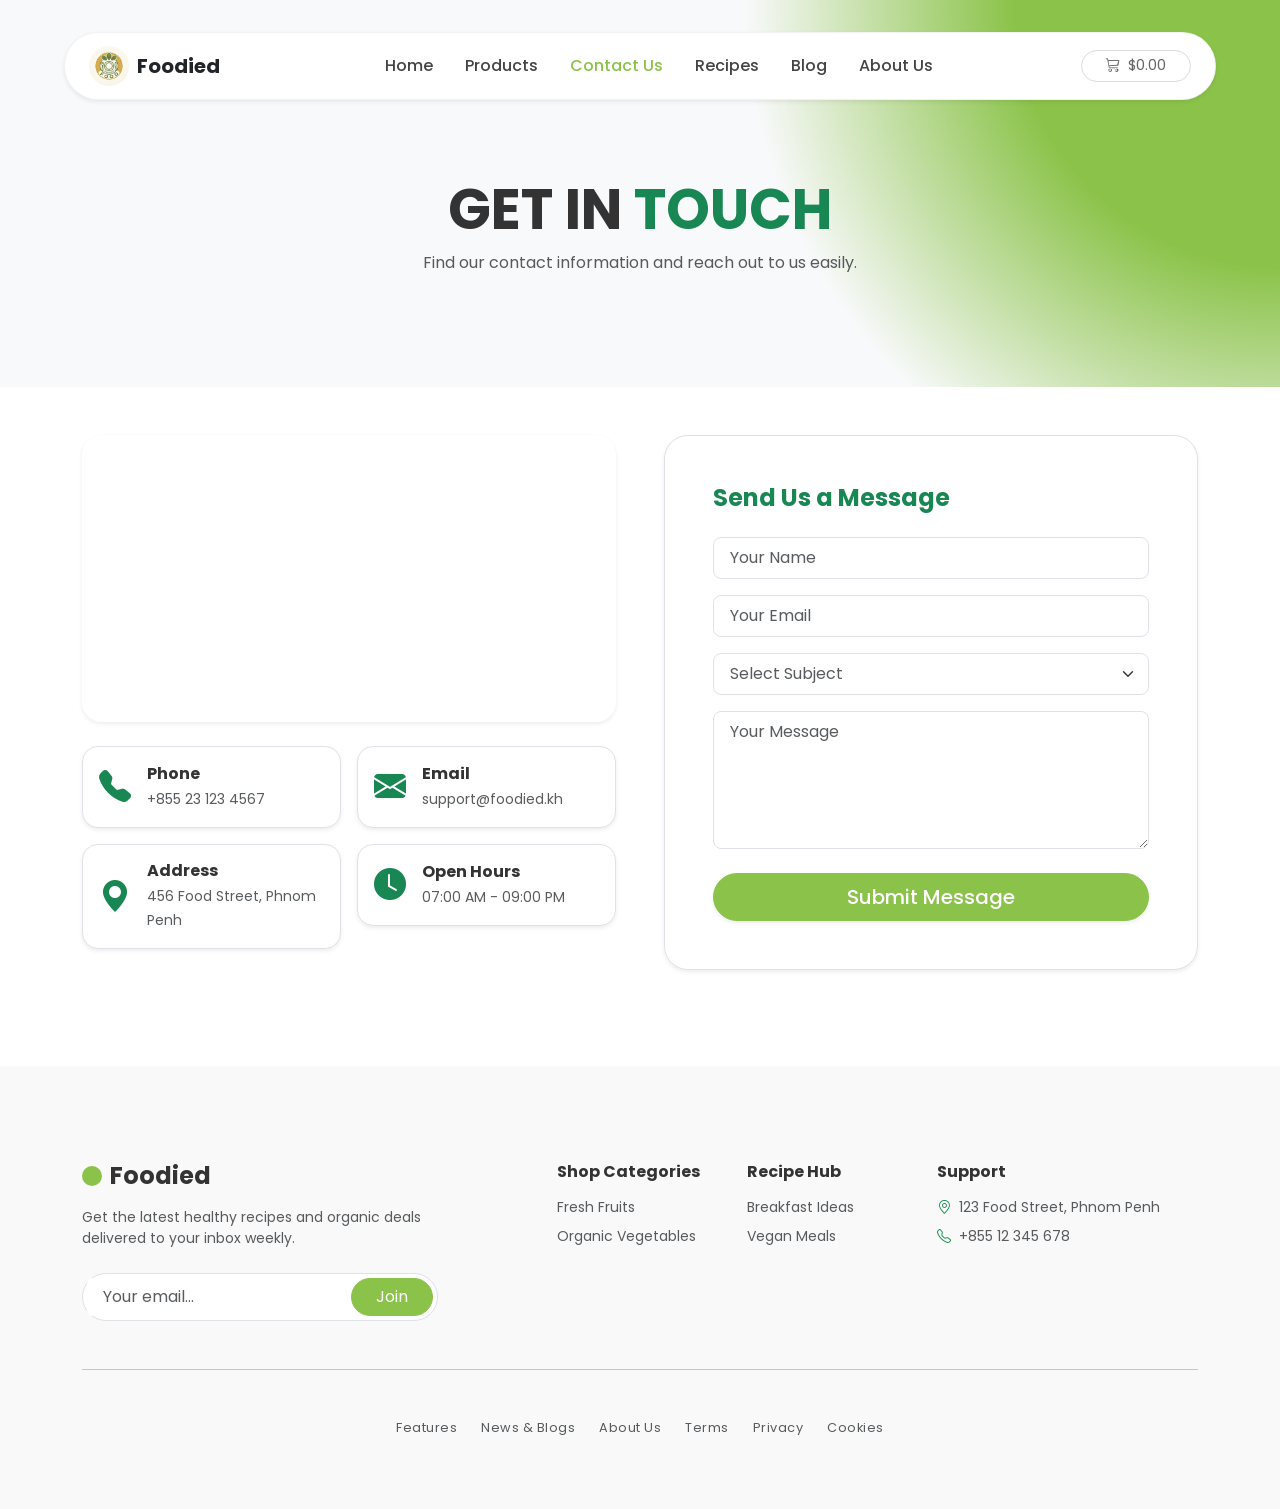
==== contact.html @ d5b2a20b "Add files via upload" ====
<!DOCTYPE html>
<html lang="en">
<head>
    <meta charset="UTF-8">
    <meta name="viewport" content="width=device-width, initial-scale=1.0">
    <title>Foodie - Contact Us</title>
    <link href="https://cdn.jsdelivr.net/npm/bootstrap@5.3.0/dist/css/bootstrap.min.css" rel="stylesheet">
    <link rel="stylesheet" href="https://cdn.jsdelivr.net/npm/bootstrap-icons@1.11.1/font/bootstrap-icons.css">
    <link href="https://fonts.googleapis.com/css2?family=Poppins:wght@300;400;500;600;700&display=swap" rel="stylesheet">
    <!-- 💡 ភ្ជាប់បណ្ណាល័យ Animate.css -->
    <link rel="stylesheet" href="https://cdnjs.cloudflare.com/ajax/libs/animate.css/4.1.1/animate.min.css"/>
    <link rel="stylesheet" href="style.css">
    
    <!-- 🎨 បន្ថែម Style ជំនួយសម្រាប់កាតព័ត៌មានឱ្យកាន់តែស្អាតពេលមានចលនា -->
    <style>
        .info-card {
            transition: all 0.3s ease;
            border-radius: 16px;
            background: #ffffff;
        }
        .info-card:hover {
            transform: translateY(-5px);
            box-shadow: 0 10px 20px rgba(25, 135, 84, 0.1) !important;
        }
        .contact-box {
            border-radius: 24px;
            background: #ffffff;
            border: 1px solid rgba(0,0,0,0.03);
        }
        .map-container {
            border-radius: 20px;
            overflow: hidden;
            box-shadow: 0 10px 25px rgba(0,0,0,0.05);
        }
    </style>
</head>
<body>
    <nav class="navbar navbar-expand-lg navbar-floating mt-4">
        <div class="container bg-white shadow-sm rounded-pill py-2 px-4">
            <a class="navbar-brand d-flex align-items-center" href="#">
                <div class="logo-placeholder me-2">
                    <img src="image/foodlogo1.jfif" alt="Logo" class="rounded-circle" width="40px" height="40px">
                </div>
                <span class="fw-bold text-dark">Foodied</span>
            </a>

            <button class="navbar-toggler border-0 shadow-none" type="button" data-bs-toggle="collapse" data-bs-target="#navbarNav" aria-controls="navbarNav" aria-expanded="false" aria-label="Toggle navigation">
                <span class="navbar-toggler-icon"></span>
            </button>

            <div class="collapse navbar-collapse justify-content-center" id="navbarNav">
                <ul class="navbar-nav gap-2 gap-lg-3 my-2 my-lg-0">
                    <li class="nav-item"><a class="nav-link fw-medium" href="index.html">Home</a></li>
                    <li class="nav-item"><a class="nav-link fw-medium" href="ourproduct.html">Products</a></li>
                    <li class="nav-item"><a class="nav-link fw-medium" href="contact.html">Contact Us</a></li>
                    <li class="nav-item"><a class="nav-link fw-medium" href="recipe.html">Recipes</a></li>
                    <li class="nav-item"><a class="nav-link fw-medium" href="blog.html">Blog</a></li>
                    <li class="nav-item"><a class="nav-link fw-medium" href="about.html">About Us</a></li>
                </ul>
                <div class="d-lg-none mt-2">
                    <button class="btn btn-outline-secondary rounded-pill w-100" type="button" data-bs-toggle="offcanvas" data-bs-target="#cartSidebar">
                        <i class="bi bi-cart3 me-2"></i>Cart (<span class="cart-count">0</span>) - $<span class="cart-total-nav">0.00</span>
                    </button>
                </div>
            </div>

            <div class="d-none d-lg-flex align-items-center gap-2">
                <button class="btn btn-outline-secondary rounded-pill px-4 py-1" type="button" id="currencyBtn" data-bs-toggle="offcanvas" data-bs-target="#cartSidebar">
                    <i class="bi bi-cart3 me-2"></i>$<span class="cart-total-main">0.00</span>
                </button>
            </div>
        </div>
    </nav>

    <!-- ⚡ Contact Banner Section - បន្ថែមចលនាអណ្ដែតចុះមកក្រោមថ្នមៗ -->
    <section class="hero-section bg-light text-center overflow-hidden py-10 animate__animated animate__fadeInDown">
        <div class="container py-3">
            <h1 class="display-4 fw-bold text-uppercase mb-2">Get In <span class="text-success">Touch</span></h1>
            <p class="text-muted animate__animated animate__fadeInUp animate__delay-1s">Find our contact information and reach out to us easily.</p>
        </div>
    </section>

    <!-- Main Contact Content Section -->
    <section class="container py-5">
        <div class="row g-5">
            
            <!-- ផ្នែកខាងឆ្វេង៖ Live Map និងព័ត៌មានទំនាក់ទំនង (រត់ចេញពីឆ្វេងមកស្តាំ) -->
            <div class="col-lg-6 d-flex flex-column justify-content-between animate__animated animate__fadeInLeft">
                <div>
                    <!-- Google Map Embed (Phnom Penh) -->
                    <div class="map-container mb-4 shadow-sm">
                        <iframe src="https://www.google.com/maps/embed?pb=!1m18!1m12!1m10!1m3!1d62553.07548545811!2d104.89178224376485!3d11.582845348882042!2m3!1f0!2f0!3f0!3m2!1i1024!2i768!4f13.1!3m3!1m2!1s0x3109513dc76a6be3%3A0x9c0e0e66a5bd6b33!2sPhnom%20Penh!5e0!3m2!1sen!2skh!4v1716380000000!5m2!1sen!2skh" 
                            width="100%" height="280" style="border:0;" allowfullscreen="" loading="lazy" referrerpolicy="no-referrer-when-downgrade">
                        </iframe>
                    </div>

                    <!-- ប្រព័ន្ធកាតព័ត៌មាន (Info Cards Grid) - រត់អណ្ដែតឡើងដេញជួរគ្នាម្ដងមួយៗ -->
                    <div class="row g-3">
                        <!-- កាត Phone -->
                        <div class="col-sm-6 animate__animated animate__fadeInUp animate__delay-1s">
                            <div class="info-card p-3 shadow-sm d-flex align-items-center gap-3 border">
                                <div class="fs-2 text-success"><i class="bi bi-telephone-fill"></i></div>
                                <div>
                                    <h6 class="fw-bold mb-1">Phone</h6>
                                    <span class="small text-muted">+855 23 123 4567</span>
                                </div>
                            </div>
                        </div>
                        <!-- កាត Email -->
                        <div class="col-sm-6 animate__animated animate__fadeInUp animate__delay-1s" style="animation-delay: 1.2s;">
                            <div class="info-card p-3 shadow-sm d-flex align-items-center gap-3 border">
                                <div class="fs-2 text-success"><i class="bi bi-envelope-fill"></i></div>
                                <div>
                                    <h6 class="fw-bold mb-1">Email</h6>
                                    <span class="small text-muted">support@foodied.kh</span>
                                </div>
                            </div>
                        </div>
                        <!-- កាត Address -->
                        <div class="col-sm-6 animate__animated animate__fadeInUp animate__delay-1s" style="animation-delay: 1.4s;">
                            <div class="info-card p-3 shadow-sm d-flex align-items-center gap-3 border">
                                <div class="fs-2 text-success"><i class="bi bi-geo-alt-fill"></i></div>
                                <div>
                                    <h6 class="fw-bold mb-1">Address</h6>
                                    <span class="small text-muted">456 Food Street, Phnom Penh</span>
                                </div>
                            </div>
                        </div>
                        <!-- កាត Open Hours -->
                        <div class="col-sm-6 animate__animated animate__fadeInUp animate__delay-1s" style="animation-delay: 1.6s;">
                            <div class="info-card p-3 shadow-sm d-flex align-items-center gap-3 border">
                                <div class="fs-2 text-success"><i class="bi bi-clock-fill"></i></div>
                                <div>
                                    <h6 class="fw-bold mb-1">Open Hours</h6>
                                    <span class="small text-muted">07:00 AM - 09:00 PM</span>
                                </div>
                            </div>
                        </div>
                    </div>
                </div>
            </div>

            <!-- ផ្នែកខាងស្តាំ៖ ប្រអប់ផ្ញើសារ (Contact Form) - រត់ចេញពីស្ដាំមកឆ្វេងយ៉ាងប្រណីត -->
            <div class="col-lg-6 animate__animated animate__fadeInRight">
                <div class="contact-box p-4 p-md-5 shadow-sm border">
                    <h4 class="fw-bold mb-4 text-center text-md-start text-success">Send Us a Message</h4>
                    <form action="#" method="POST">
                        <div class="mb-3 animate__animated animate__fadeInUp" style="animation-delay: 0.8s;">
                            <input type="text" class="form-control form-control-lg fs-6 rounded-3" placeholder="Your Name" required>
                        </div>
                        <div class="mb-3 animate__animated animate__fadeInUp" style="animation-delay: 1s;">
                            <input type="email" class="form-control form-control-lg fs-6 rounded-3" placeholder="Your Email" required>
                        </div>
                        <div class="mb-3 animate__animated animate__fadeInUp" style="animation-delay: 1.2s;">
                            <select class="form-select form-select-lg fs-6 text-muted rounded-3" required>
                                <option value="" selected disabled>Select Subject</option>
                                <option value="feedback">General Feedback</option>
                                <option value="order">Order Inquiry</option>
                                <option value="support">Technical Support</option>
                            </select>
                        </div>
                        <div class="mb-4 animate__animated animate__fadeInUp" style="animation-delay: 1.4s;">
                            <textarea class="form-control form-control-lg fs-6 rounded-3" rows="5" placeholder="Your Message" required></textarea>
                        </div>
                        <button type="submit" class="btn btn-success btn-lg rounded-pill w-100 py-2 fw-medium shadow-sm animate__animated animate__zoomIn" style="animation-delay: 1.6s;">Submit Message</button>
                    </form>
                </div>
            </div>

        </div>
    </section>

    <!-- 🛍️ Shopping Cart Offcanvas Sidebar -->
    <div class="offcanvas offcanvas-end rounded-start-4" tabindex="-1" id="cartSidebar" aria-labelledby="cartSidebarLabel">
        <div class="offcanvas-header border-bottom">
            <h5 class="offcanvas-title fw-bold" id="cartSidebarLabel"><i class="bi bi-basket3-fill text-success me-2"></i>My Cart</h5>
            <button type="button" class="btn-close shadow-none" data-bs-dismiss="offcanvas" aria-label="Close"></button>
        </div>
        <div class="offcanvas-body d-flex flex-column justify-content-between">
            <div id="cartItemsList" class="overflow-y-auto pe-2">
                <p class="text-muted text-center py-5 empty-cart-msg">Your cart is empty!</p>
            </div>
            
            <!-- 🎯 ផ្នែកជ្រើសរើសលេខតុ (Table Number Option) -->
            <div class="customer-info-form border-top pt-3 mt-2 text-start">
                <div class="mb-3 position-relative">
                    <label for="customerTable" class="form-label small fw-bold text-dark d-flex align-items-center gap-1 mb-1">
                        <span>🎯</span> សូមជ្រើសរើសលេខតុរបស់អ្នក <span class="text-danger small">*</span>
                    </label>
                    <div class="input-group input-group-sm">
                        <span class="input-group-text bg-white border-end-0 text-muted rounded-start-3"><i class="bi bi-grid-3x3-gap-fill text-success"></i></span>
                        <select id="customerTable" class="form-select border-start-0 rounded-end-3 ps-1 shadow-none" style="cursor: pointer;">
                            <option value="" selected disabled>-- ចុចទីនេះដើម្បីរើសលេខតុ --</option>
                            <option value="Table 1">🪑 Table 01</option>
                            <option value="Table 2">🪑 Table 02</option>
                            <option value="Table 3">🪑 Table 03</option>
                            <option value="Table 4">🪑 Table 04</option>
                            <option value="Table 5">🪑 Table 05</option>
                            <option value="Table 6">🪑 Table 06</option>
                            <option value="Table 7">🪑 Table 07</option>
                            <option value="Table 8">🪑 Table 08</option>
                            <option value="Table 9">🪑 Table 09</option>
                            <option value="Table 10">🪑 Table 10</option>
                        </select>
                    </div>
                </div>
            </div>

            <div class="border-top pt-3 mt-3">
                <div class="d-flex justify-content-between align-items-center mb-3">
                    <span class="fw-semibold fs-5 text-dark">Total:</span>
                    <span class="fw-bold fs-4 text-success">$<span id="cartTotalValue">0.00</span></span>
                </div>
                <button id="checkoutBtn" class="btn btn-success btn-lg rounded-pill w-100 py-2 fw-medium shadow-sm mb-2">Proceed To Checkout</button>
                <button class="btn btn-outline-danger btn-sm rounded-pill w-100 py-1" id="clearCartBtn">Clear All</button>
            </div>
        </div>
    </div>

    <!-- Footer Section -->
    <footer class="recipe-footer pt-5 mt-5">
        <div class="container py-5">
            <div class="row g-4">
                <div class="col-lg-4">
                    <div class="d-flex align-items-center mb-3">
                        <div class="footer-logo-dot me-2"></div>
                        <h4 class="fw-bold mb-0">Foodied</h4>
                    </div>
                    <p class="text-muted small mb-4">Get the latest healthy recipes and organic deals delivered to your inbox weekly.</p>
                    <div class="newsletter-pill d-flex p-1 border rounded-pill bg-white">
                        <input type="email" class="form-control border-0 shadow-none ps-3" placeholder="Your email...">
                        <button class="btn btn-success rounded-pill px-4">Join</button>
                    </div>
                </div>
                <div class="col-6 col-lg-2 offset-lg-1">
                    <h6 class="fw-bold mb-3">Shop Categories</h6>
                    <ul class="list-unstyled small text-muted">
                        <li class="mb-2"><a href="#" class="text-decoration-none text-reset">Fresh Fruits</a></li>
                        <li class="mb-2"><a href="#" class="text-decoration-none text-reset">Organic Vegetables</a></li>
                    </ul>
                </div>
                <div class="col-6 col-lg-2">
                    <h6 class="fw-bold mb-3">Recipe Hub</h6>
                    <ul class="list-unstyled small text-muted">
                        <li class="mb-2"><a href="#" class="text-decoration-none text-reset">Breakfast Ideas</a></li>
                        <li class="mb-2"><a href="#" class="text-decoration-none text-reset">Vegan Meals</a></li>
                    </ul>
                </div>
                <div class="col-lg-3">
                    <h6 class="fw-bold mb-3">Support</h6>
                    <div class="d-flex align-items-center gap-2 mb-2 text-muted small">
                        <i class="bi bi-geo-alt text-success"></i>
                        <span>123 Food Street, Phnom Penh</span>
                    </div>
                    <div class="d-flex align-items-center gap-2 text-muted small">
                        <i class="bi bi-telephone text-success"></i>
                        <span>+855 12 345 678</span>
                    </div>
                </div>
            </div>
            <hr class="my-5 opacity-10">
            <div class="footer-bottom-links d-flex flex-wrap justify-content-center gap-4 mb-4 text-muted x-small">
                <span>Features</span><span>News & Blogs</span><span>About Us</span><span>Terms</span><span>Privacy</span><span>Cookies</span>
            </div>
        </div>
    </footer>

    <script src="https://code.jquery.com/jquery-3.6.0.min.js"></script>
    <script src="https://cdn.jsdelivr.net/npm/bootstrap@5.3.0/dist/js/bootstrap.bundle.min.js"></script>
    <script src="cart.js"></script>
    <script src="script.js"></script>
</body>
</html>
---- style.css ----
/* ==========================================================================
   1. GLOBAL STYLES & BODY
   ========================================================================== */
body {
    font-family: 'Poppins', sans-serif;
    color: #333;
    overflow-x: hidden;
    padding-top: 0;
}

/* ==========================================================================
   2. HEADER / NAVIGATION (Fixed Floating & Mobile Menu Layout)
   ========================================================================== */
.navbar-floating {
    position: absolute;
    top: 0;
    width: 100%;
    z-index: 1050; /* 💡 បង្កើន z-index ដើម្បីកុំឱ្យប្រអប់ផ្សេងៗបាំងពេលទម្លាក់ម៉ឺនុយ */
}

.navbar-floating .container {
    max-width: 90%;
    border: 1px solid rgba(0,0,0,0.05);
    transition: all 0.3s ease;
}

.nav-link {
    color: #444 !important;
    transition: color 0.3s ease;
}

.nav-link:hover, .nav-link.active {
    color: #8bc34a !important; /* Matches our brand green */
}

#currencyBtn {
    border-color: #ddd;
    color: #666;
    font-size: 0.9rem;
}

#currencyBtn:hover {
    background-color: #f8f9fa;
    color: #333;
}

/* 💡 បន្ថែមស្ទីលសម្រាប់ម៉ឺនុយទូរស័ព្ទ (Mobile Menu Dropdown) */
@media (max-width: 991.98px) {
    .navbar-floating .navbar-collapse {
        background-color: #ffffff; /* ធ្វើឱ្យប្រអប់ទម្លាក់មកមានពណ៌ស */
        margin-top: 15px;
        padding: 20px;
        border-radius: 20px;
        box-shadow: 0 15px 30px rgba(0,0,0,0.1);
        border: 1px solid rgba(0,0,0,0.05);
    }
    
    .navbar-floating .container {
        border-radius: 25px !important; /* រក្សារាង Pill លើ Mobile */
    }
}

/* ==========================================================================
   3. HERO SECTION (Adjusted Padding to avoid overlap)
   ========================================================================== */
.hero-section {
    padding: 160px 0 80px 0; /* 💡 បង្កើន padding-top ដើម្បីរុញអក្សរចុះមកក្រោម កុំឱ្យ Nav បាំង */
    background: radial-gradient(circle at top right, #8bc34a 20%, transparent 40%);
}

@media (max-width: 767.98px) {
    .hero-section {
        padding: 130px 0 60px 0; /* កែសម្រួល padding ឱ្យសមស្របនឹងអេក្រង់ទូរស័ព្ទ */
        text-center: center; /* ធ្វើឱ្យអក្សរនៅចំកណ្តាលលើទូរស័ព្ទ */
    }
}

/* ==========================================================================
   4. PRODUCT CARDS & POPULAR ITEMS (Fixed Image Overlap & Sizes)
   ========================================================================== */
.border-green-main {
    border: 15px solid #ffffff;
    box-shadow: 0 10px 30px rgba(0,0,0,0.1);
}

.food-card {
    border-radius: 20px;
    background: #fff;
    transition: transform 0.3s ease, box-shadow 0.3s ease;
}

.food-card:hover {
    transform: translateY(-10px);
    box-shadow: 0 15px 30px rgba(0,0,0,0.1) !important;
}

.img-container img {
    width: 120px;
    height: 120px;
    object-fit: cover;
    border: 5px solid #8bc34a;
}

/* 💡 បន្ថែមការរៀបចំទម្រង់ប៊ូតុង និងកាតទំនិញនៅលើទូរស័ព្ទដៃ */
@media (max-width: 575.98px) {
    .food-card {
        padding: 15px !important; /* បន្ថយគម្លាតក្នុងប្រអប់បន្តិចពេលអេក្រង់តូច */
    }
    .img-container img {
        width: 90px;  /* បន្ថយទំហំរូបភាពលើទូរស័ព្ទកុំឱ្យធំពេក */
        height: 90px;
    }
    .food-card h5 {
        font-size: 0.95rem; /* បង្រួមអក្សរចំណងជើងទំនិញ */
    }
}

.btn-success {
    background-color: #8bc34a;
    border-color: #8bc34a;
}

.btn-success:hover {
    background-color: #7cb342;
    border-color: #7cb342;
}

/* ==========================================================================
   5. RECIPE PAGE & PROMO BOXES
   ========================================================================== */
.promo-box {
    border-radius: 4px;
    background-size: cover;
    background-position: center;
    min-height: 250px;
}

.main-promo { background-color: #f8f9fa; border: 1px solid #eee; }
.sale-promo { background-color: #ffb300; }
.green-promo { background-color: #7cb342; }
.red-promo { background-color: #c62828; }

.category-card {
    transition: transform 0.3s ease;
}

.category-card:hover {
    transform: translateY(-5px);
    background-color: #ffffff !important;
    box-shadow: 0 5px 15px rgba(0,0,0,0.05);
}

.w-fit { width: fit-content; }

/* ==========================================================================
   6. FOOTER STYLES (Standard Footer)
   ========================================================================== */
.footer-section {
    background-color: #fcfcfd;
}

.footer-logo-icon {
    width: 24px;
    height: 24px;
    background-color: #8bc34a;
    border-radius: 50%;
    box-shadow: 4px 0 0 #b2ff59, -4px 0 0 #558b2f;
    opacity: 0.8;
}

.newsletter-form {
    background: #ffffff;
    border: 1px solid #e0e0e0;
    border-radius: 50px;
}

.newsletter-form .form-control:focus {
    box-shadow: none;
}

.footer-links a:hover {
    color: #8bc34a !important;
}

.footer-bottom-bar {
    height: 10px;
    background-color: #8bc34a;
    width: 100%;
}

/* ==========================================================================
   7. RECIPE FOOTER & ABOUT PAGE STYLES
   ========================================================================== */
.recipe-footer {
    background-color: #f9f9f9;
}

.footer-logo-dot {
    width: 20px;
    height: 20px;
    background-color: #8bc34a;
    border-radius: 50%;
    position: relative;
}

.footer-logo-dot::after {
    content: '';
    position: absolute;
    width: 100px; /* 💡 Fix: បង្កើនទំហំ width ឱ្យត្រូវកុំឱ្យបាត់រូបភាព */
    height: 10px;
    background-color: transparent;
}

.newsletter-pill {
    transition: border-color 0.3s ease;
}

.newsletter-pill:focus-within {
    border-color: #8bc34a !important;
}

.recipe-footer a:hover {
    color: #8bc34a !important;
    padding-left: 5px;
    transition: all 0.3s ease;
}

.category-card-v2 {
    transition: transform 0.3s ease;
    cursor: pointer;
}

.category-card-v2:hover {
    transform: translateY(-10px);
}

.cat-circle {
    width: 110px;
    height: 110px;
    background: white;
    border-radius: 50%;
    display: flex;
    align-items: center;
    justify-content: center;
    padding: 5px;
    margin-top: -30px; 
}

.organic-banner {
    position: relative;
    overflow: hidden;
}

/* Global Extra Small Text Utility */
.x-small { 
    font-size: 0.8rem !important; 
    letter-spacing: 0.5px;
}
/*Blog*/
/* ==========================================================================
   BLOG PAGE EXCLUSIVE STYLES (blog.css)
   ========================================================================== */

/* ស្ទីលកាតព័ត៌មានប្លុក */
.blog-card {
    border-radius: 20px !important;
    overflow: hidden;
    transition: transform 0.3s ease, box-shadow 0.3s ease;
}

.blog-card:hover {
    transform: translateY(-8px);
    box-shadow: 0 15px 30px rgba(0,0,0,0.08) !important;
}

/* ប្រអប់គ្រប់គ្រងរូបភាព និង Badge លើរូប */
.blog-img-box {
    position: relative;
    overflow: hidden;
    height: 220px;
}

.blog-img-box img {
    width: 100%;
    height: 100%;
    object-fit: cover;
    transition: transform 0.5s ease;
}

.blog-card:hover .blog-img-box img {
    transform: scale(1.06);
}

.blog-badge {
    position: absolute;
    top: 15px;
    left: 15px;
    background-color: #8bc34a;
    color: #ffffff;
    font-size: 0.8rem;
    font-medium;
    padding: 6px 14px;
    border-radius: 20px;
    box-shadow: 0 4px 10px rgba(139, 195, 74, 0.3);
}

/* ព័ត៌មាន Meta (កាលបរិច្ឆេទ និងអ្នកសរសេរ) */
.blog-meta {
    font-size: 0.8rem;
    color: #888;
}

.blog-meta i {
    color: #8bc34a;
}

.blog-title a {
    font-size: 1.15rem;
    line-height: 1.4;
    transition: color 0.3s ease;
}

.blog-title a:hover, .hover-green:hover {
    color: #8bc34a !important;
}

/* តុបតែង Sidebar */
.sidebar-box {
    border-radius: 20px;
    border: 1px solid rgba(0,0,0,0.03);
}

.border-green-title {
    position: relative;
    padding-bottom: 10px;
}

.border-green-title::after {
    content: '';
    position: absolute;
    bottom: 0;
    left: 0;
    width: 40px;
    height: 3px;
    background-color: #8bc34a;
    border-radius: 2px;
}

.search-pill {
    border-radius: 30px;
}

/* តុបតែង Pagination (លេខប្តូរទំព័រ) */
.page-list-link {
    display: block;
    padding: 10px 16px;
    background-color: #f8f9fa;
    color: #444;
    text-decoration: none;
    border-radius: 50%;
    font-weight: 500;
    transition: all 0.3s ease;
}

.page-item.active .page-list-link, .page-list-link:hover {
    background-color: #8bc34a;
    color: #ffffff;
    box-shadow: 0 4px 10px rgba(139, 195, 74, 0.25);
}

/* Responsive Support */
@media (max-width: 767.98px) {
    .blog-img-box {
        height: 180px;
    }
    .blog-title a {
        font-size: 1rem;
    }
}
/*Card*/
.offcanvas {
    max-width: 360px !important;
}
.offcanvas-body::-webkit-scrollbar {
    width: 5px;
}
.offcanvas-body::-webkit-scrollbar-thumb {
    background-color: #8bc34a;
    border-radius: 10px;
}
/* ==========================================================================
   FIX CART SIDEBAR OVERLAP & MENUS
   ========================================================================== */

/* 💡 ១. កំណត់ឱ្យផ្ទាំងកន្ត្រកទំនិញ (Cart Sidebar) ស្ថិតនៅលើគេបង្អស់ជានិច្ច មិនឱ្យអ្វីបាំងបាន */
.offcanvas {
    z-index: 1100 !important; /* ធំជាង z-index របស់ Navbar */
    max-width: 360px !important;
}

/* 💡 ២. កំណត់ឱ្យផ្ទៃងងឹតនៅខាងក្រោយកន្ត្រក (Backdrop) ស្ថិតនៅពីលើ Navbar ដែរ */
.offcanvas-backdrop {
    z-index: 1090 !important;
}

/* 💡 ៣. រក្សាកម្រិត Navbar ឱ្យនៅក្រោម Cart ពេលបើកកន្ត្រកទំនិញ */
.navbar-floating {
    position: absolute;
    top: 0;
    width: 100%;
    z-index: 1050; /* តូចជាងកម្រិតរបស់ .offcanvas */
}

/* 💡 ៤. តុបតែងប្រអប់កន្ត្រកទំនិញបន្ថែមឱ្យមើលទៅស្រឡះស្អាត */
#cartItemsList {
    max-height: 60vh;
}

/* តុបតែងរបាររមូរ (Scrollbar) ក្នុងកន្ត្រកឱ្យមានរាងតូចស្អាតបែបធម្មជាតិ */
#cartItemsList::-webkit-scrollbar {
    width: 5px;
}
#cartItemsList::-webkit-scrollbar-thumb {
    background-color: #8bc34a;
    border-radius: 10px;
}

/* តុបតែងប្រអប់លោត Alert Toast ពេលទិញទំនិញ */
.toast {
    background-color: #8bc34a !important; /* ពណ៌បៃតងប្រេន Foodied */
    box-shadow: 0 10px 25px rgba(139, 195, 74, 0.3) !important;
    opacity: 0.95;
}
.toast-body {
    font-size: 0.9rem;
    letter-spacing: 0.3px;
}
/* ==========================================================================
   BLOG DETAIL EXTRA COMMENT STYLES
   ========================================================================== */
.blog-content p {
    margin-bottom: 20px;
    font-size: 0.98rem;
}

blockquote {
    font-style: italic;
    font-size: 1.05rem;
}

.comment-avatar {
    width: 50px;
    height: 50px;
    object-fit: cover;
}

.comment-form-box input:focus, .comment-form-box textarea:focus {
    border-color: #8bc34a !important;
    box-shadow: 0 0 0 0.25rem rgba(139, 195, 74, 0.15) !important;
}
/* why we choose us*/
/* ==========================================================================
   ✨ PREMIUM STYLES FOR "WHY CHOOSE US?" SECTION
   ========================================================================== */

/* ផ្ទៃខាងក្រោយបែប Gradient ស្រាលស្រទន់ */
.bg-gradient-light {
    background: linear-gradient(180deg, #fdfdfd 0%, #f4f7f4 100%);
}

/* តុបតែងអក្សរចំណងជើងឱ្យមានទឹកដម */
.section-title-accent {
    font-size: 2.2rem;
    letter-spacing: -0.5px;
    font-weight: 700 !important;
}

/* ស្ទីលកាតបែបអាជីពលំដាប់ខ្ពស់ */
.premium-feature-card {
    border-radius: 24px !important;
    background: #ffffff !important;
    transition: all 0.4s cubic-bezier(0.16, 1, 0.3, 1);
    position: relative;
}

/* ស្រមោលសាយភាយស្រាលបែបសកល (Smooth Shadow) */
.shadow-smooth {
    box-shadow: 0 10px 40px rgba(0, 0, 0, 0.03) !important;
}

/* ចលនាអណ្តែតរលូនពេល Hover លើកាត */
.premium-feature-card:hover {
    transform: translateY(-10px);
    box-shadow: 0 20px 50px rgba(139, 195, 74, 0.12) !important;
}

/* ប្រអប់រង្វង់ព័ទ្ធជុំវិញ Icon */
.feature-icon-wrapper {
    width: 70px;
    height: 70px;
    border-radius: 50%;
    display: flex;
    align-items: center;
    justify-content: center;
    font-size: 1.8rem;
    transition: all 0.3s ease;
}

/* ពណ៌ផ្ទៃខាងក្រោយ និង Icon បៃតងបែបសរីរាង្គ */
.bg-success-light {
    background-color: rgba(139, 195, 74, 0.12) !important;
    color: #8bc34a !important;
}

/* ចលនាបង្វិលថ្នមៗនៃ Icon ពេល Hover */
.premium-feature-card:hover .feature-icon-wrapper {
    background-color: #8bc34a !important;
    color: #ffffff !important;
    transform: scale(1.05);
}

/* តុបតែងចំណងជើងក្នុងកាត */
.card-heading {
    font-size: 1.25rem;
    letter-spacing: -0.2px;
}
/*Ourproduct*/
/* ជំនួយពណ៌ស្អាតបន្ថែមសម្រាប់ទំព័រ Our Product */
.bg-success-subtle {
    background-color: rgba(139, 195, 74, 0.12) !important;
}

.product-item-card {
    transition: all 0.3s ease;
}
/* Animation all page */
.animate__animated {
    --animate-duration: 0.8s; /* កំណត់ល្បឿនរត់ ០.៨ វិនាទី (ល្មមសមសួន មិនលឿនមិនយឺត) */
}

/* បន្ថែមចលនា Product Cart */
.food-card, .product-item-card .food-card, .premium-feature-card {
    transition: transform 0.4s cubic-bezier(0.16, 1, 0.3, 1), box-shadow 0.4s cubic-bezier(0.16, 1, 0.3, 1) !important;
}
/* ==========================================================================
   🎨 FOODIED PREMIUM TABLE SELECTOR STYLES
   ========================================================================== */
.foodie-table-selector .table-icon-badge {
    background-color: rgba(25, 135, 84, 0.1);
    color: #198754;
    width: 24px;
    height: 24px;
    display: flex;
    align-items: center;
    justify-content: center;
    border-radius: 6px;
    font-size: 0.85rem;
}

.foodie-table-selector .custom-select-wrapper {
    display: flex;
    align-items: center;
}

/* រចនាប្រអប់ Select ទាំងមូលឡើងវិញ */
.foodie-table-selector .custom-foodie-select {
    padding-top: 12px;
    padding-bottom: 12px;
    padding-left: 45px; /* ទុកចន្លោះសម្រាប់ Icon ខាងមុខ */
    padding-right: 40px;
    border: 1.5px solid #e2e8f0;
    border-radius: 14px !important;
    font-family: 'Poppins', 'Kantumruy Pro', sans-serif;
    font-size: 0.92rem;
    color: #4a5568;
    font-medium: 500;
    background-color: #ffffff;
    transition: all 0.3s cubic-bezier(0.4, 0, 0.2, 1);
    appearance: none; /* លុបព្រួញចាស់ចោល */
    background-image: url("data:image/svg+xml,%3csvg xmlns='http://www.w3.org/2000/svg' viewBox='0 0 16 16'%3e%3cpath fill='none' stroke='%23198754' stroke-linecap='round' stroke-linejoin='round' stroke-width='2' d='m2 5 6 6 6-6'/%3e%3c/svg%3e");
    background-repeat: no-repeat;
    background-position: right 16px center;
    background-size: 12px ease;
}

/* បន្ថែម Icon លេចធ្លោនៅខាងក្នុងប្រអប់ Select */
.foodie-table-selector .select-leading-icon {
    position: absolute;
    left: 16px;
    z-index: 5;
    pointer-events: none;
    font-size: 1.1rem;
    display: flex;
    align-items: center;
    transition: all 0.3s ease;
}

/* 💥 Hover Effect: ពេលក្រឡែកមកមើល ឬដាក់ Mouse ពីលើ */
.foodie-table-selector .custom-foodie-select:hover {
    border-color: #A3E635; /* ពណ៌បៃតងខ្ចីបែប Foodie */
    background-color: #f8fafc;
}

/* 💥 Focus Effect: ពេលចុចជ្រើសរើស */
.foodie-table-selector .custom-foodie-select:focus {
    border-color: #198754;
    background-color: #fff;
    box-shadow: 0 0 0 4px rgba(25, 135, 84, 0.15) !important;
}

/* រចនាផ្ទាំង Option ពេលទម្លាក់ចុះក្រោម */
.foodie-table-selector .custom-foodie-select option {
    padding: 12px;
    font-size: 1rem;
    background-color: #ffffff;
    color: #2d3748;
}

/* សម្រាប់ទូរស័ព្ទដៃឱ្យមើលទៅរឹតតែហាប់ណែនស្អាត */
@media (max-width: 576px) {
    .foodie-table-selector .custom-foodie-select {
        padding-top: 10px;
        padding-bottom: 10px;
        font-size: 0.88rem;
        border-radius: 12px !important;
    }
    .foodie-table-selector .select-leading-icon {
        font-size: 1rem;
        left: 14px;
    }
}
/*Select Box Cart*/
/* រចនាបថលម្អិតសម្រាប់ Custom Select Box */
    .custom-foodied-select {
        height: 48px;
        font-size: 0.95rem;
        border: 1px solid rgba(0, 0, 0, 0.08);
        background-color: #ffffff;
        color: #212529 !important;
        transition: all 0.25s cubic-bezier(0.4, 0, 0.2, 1);
    }
    
    /* ពេលភ្ញៀវចុចចំ (Focus) ឱ្យលោតពន្លឺរង្សីពណ៌បៃតងស្រទន់ */
    .custom-foodied-select:focus {
        border-color: #198754 !important;
        box-shadow: 0 0 0 4px rgba(25, 135, 84, 0.15) !important;
        background-color: #ffffff;
    }
    
    /* កែសម្រួលគម្លាត Padding ខាងឆ្វេងសម្រាប់ទុកចន្លោះឱ្យ Icon */
    .py-2-5 {
        padding-top: 0.65rem !important;
        padding-bottom: 0.65rem !important;
    }
    .ps-5 {
        padding-left: 2.85rem !important;
    }
    
    /* បង្កើត Smooth Animation សម្រាប់ Wrapper */
    .table-selection-wrapper {
        animation: fadeInUp 0.5s ease;
    }
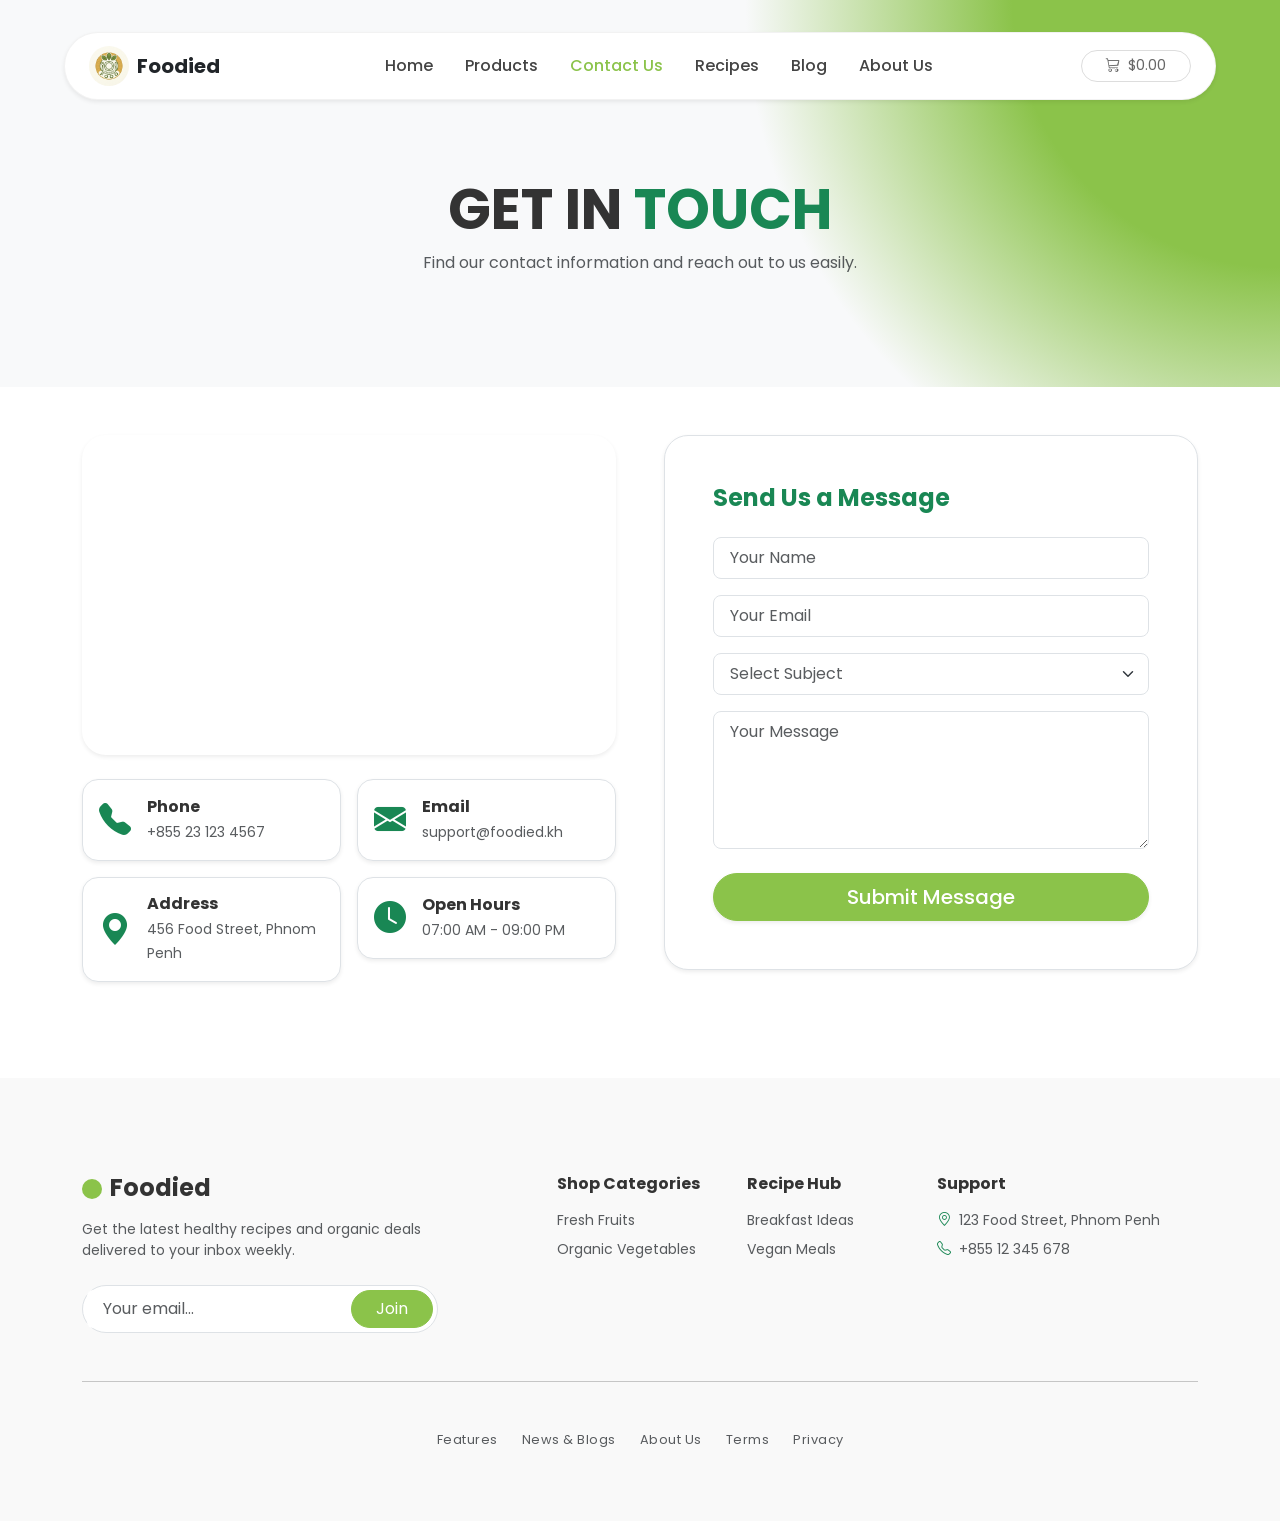
==== commit 0e3471f2: "contact.html" ====
--- a/contact.html
+++ b/contact.html
@@ -7,11 +7,9 @@
     <link href="https://cdn.jsdelivr.net/npm/bootstrap@5.3.0/dist/css/bootstrap.min.css" rel="stylesheet">
     <link rel="stylesheet" href="https://cdn.jsdelivr.net/npm/bootstrap-icons@1.11.1/font/bootstrap-icons.css">
     <link href="https://fonts.googleapis.com/css2?family=Poppins:wght@300;400;500;600;700&display=swap" rel="stylesheet">
-    <!-- 💡 ភ្ជាប់បណ្ណាល័យ Animate.css -->
     <link rel="stylesheet" href="https://cdnjs.cloudflare.com/ajax/libs/animate.css/4.1.1/animate.min.css"/>
     <link rel="stylesheet" href="style.css">
     
-    <!-- 🎨 បន្ថែម Style ជំនួយសម្រាប់កាតព័ត៌មានឱ្យកាន់តែស្អាតពេលមានចលនា -->
     <style>
         .info-card {
             transition: all 0.3s ease;
@@ -32,12 +30,34 @@
             overflow: hidden;
             box-shadow: 0 10px 25px rgba(0,0,0,0.05);
         }
+        
+        /* 🎨 ស្ទីលបន្ថែមផ្តាច់មុខសម្រាប់ Custom Select Box តាមរូប edited-image.png */
+        .custom-foodied-select {
+            height: 48px;
+            font-size: 0.95rem;
+            border: 1px solid rgba(0, 0, 0, 0.08);
+            background-color: #ffffff;
+            color: #212529 !important;
+            transition: all 0.25s cubic-bezier(0.4, 0, 0.2, 1);
+        }
+        .custom-foodied-select:focus {
+            border-color: #198754 !important;
+            box-shadow: 0 0 0 4px rgba(25, 135, 84, 0.15) !important;
+            background-color: #ffffff;
+        }
+        .py-2-5 {
+            padding-top: 0.65rem !important;
+            padding-bottom: 0.65rem !important;
+        }
+        .ps-5 {
+            padding-left: 2.85rem !important;
+        }
     </style>
 </head>
 <body>
     <nav class="navbar navbar-expand-lg navbar-floating mt-4">
         <div class="container bg-white shadow-sm rounded-pill py-2 px-4">
-            <a class="navbar-brand d-flex align-items-center" href="#">
+            <a class="navbar-brand d-flex align-items-center" href="index.html">
                 <div class="logo-placeholder me-2">
                     <img src="image/foodlogo1.jfif" alt="Logo" class="rounded-circle" width="40px" height="40px">
                 </div>
@@ -52,8 +72,7 @@
                 <ul class="navbar-nav gap-2 gap-lg-3 my-2 my-lg-0">
                     <li class="nav-item"><a class="nav-link fw-medium" href="index.html">Home</a></li>
                     <li class="nav-item"><a class="nav-link fw-medium" href="ourproduct.html">Products</a></li>
-                    <li class="nav-item"><a class="nav-link fw-medium" href="contact.html">Contact Us</a></li>
-                    <li class="nav-item"><a class="nav-link fw-medium" href="recipe.html">Recipes</a></li>
+                    <li class="nav-item"><a class="nav-link active fw-medium" href="contact.html">Contact Us</a></li> <li class="nav-item"><a class="nav-link fw-medium" href="recipe.html">Recipes</a></li>
                     <li class="nav-item"><a class="nav-link fw-medium" href="blog.html">Blog</a></li>
                     <li class="nav-item"><a class="nav-link fw-medium" href="about.html">About Us</a></li>
                 </ul>
@@ -72,7 +91,6 @@
         </div>
     </nav>
 
-    <!-- ⚡ Contact Banner Section - បន្ថែមចលនាអណ្ដែតចុះមកក្រោមថ្នមៗ -->
     <section class="hero-section bg-light text-center overflow-hidden py-10 animate__animated animate__fadeInDown">
         <div class="container py-3">
             <h1 class="display-4 fw-bold text-uppercase mb-2">Get In <span class="text-success">Touch</span></h1>
@@ -80,67 +98,64 @@
         </div>
     </section>
 
-    <!-- Main Contact Content Section -->
     <section class="container py-5">
         <div class="row g-5">
             
-            <!-- ផ្នែកខាងឆ្វេង៖ Live Map និងព័ត៌មានទំនាក់ទំនង (រត់ចេញពីឆ្វេងមកស្តាំ) -->
             <div class="col-lg-6 d-flex flex-column justify-content-between animate__animated animate__fadeInLeft">
                 <div>
-                    <!-- Google Map Embed (Phnom Penh) -->
-                    <div class="map-container mb-4 shadow-sm">
-                        <iframe src="https://www.google.com/maps/embed?pb=!1m18!1m12!1m10!1m3!1d62553.07548545811!2d104.89178224376485!3d11.582845348882042!2m3!1f0!2f0!3f0!3m2!1i1024!2i768!4f13.1!3m3!1m2!1s0x3109513dc76a6be3%3A0x9c0e0e66a5bd6b33!2sPhnom%20Penh!5e0!3m2!1sen!2skh!4v1716380000000!5m2!1sen!2skh" 
-                            width="100%" height="280" style="border:0;" allowfullscreen="" loading="lazy" referrerpolicy="no-referrer-when-downgrade">
+                    <div class="map-container mb-4 shadow-sm position-relative" style="border-radius: 24px; overflow: hidden; line-height: 0;">
+                        <iframe 
+                            src="https://maps.google.com/maps?q=Phnom%20Penh,%20Cambodia&t=&z=14&ie=UTF8&iwloc=&output=embed" 
+                            width="100%" 
+                            height="320" 
+                            style="border:0; filter: grayscale(3%) contrast(102%);" 
+                            allowfullscreen="" 
+                            loading="lazy" 
+                            referrerpolicy="no-referrer-when-downgrade">
                         </iframe>
                     </div>
-
-                    <!-- ប្រព័ន្ធកាតព័ត៌មាន (Info Cards Grid) - រត់អណ្ដែតឡើងដេញជួរគ្នាម្ដងមួយៗ -->
-                    <div class="row g-3">
-                        <!-- កាត Phone -->
-                        <div class="col-sm-6 animate__animated animate__fadeInUp animate__delay-1s">
-                            <div class="info-card p-3 shadow-sm d-flex align-items-center gap-3 border">
-                                <div class="fs-2 text-success"><i class="bi bi-telephone-fill"></i></div>
-                                <div>
-                                    <h6 class="fw-bold mb-1">Phone</h6>
-                                    <span class="small text-muted">+855 23 123 4567</span>
-                                </div>
-                            </div>
-                        </div>
-                        <!-- កាត Email -->
-                        <div class="col-sm-6 animate__animated animate__fadeInUp animate__delay-1s" style="animation-delay: 1.2s;">
-                            <div class="info-card p-3 shadow-sm d-flex align-items-center gap-3 border">
-                                <div class="fs-2 text-success"><i class="bi bi-envelope-fill"></i></div>
-                                <div>
-                                    <h6 class="fw-bold mb-1">Email</h6>
-                                    <span class="small text-muted">support@foodied.kh</span>
-                                </div>
-                            </div>
-                        </div>
-                        <!-- កាត Address -->
-                        <div class="col-sm-6 animate__animated animate__fadeInUp animate__delay-1s" style="animation-delay: 1.4s;">
-                            <div class="info-card p-3 shadow-sm d-flex align-items-center gap-3 border">
-                                <div class="fs-2 text-success"><i class="bi bi-geo-alt-fill"></i></div>
-                                <div>
-                                    <h6 class="fw-bold mb-1">Address</h6>
-                                    <span class="small text-muted">456 Food Street, Phnom Penh</span>
-                                </div>
-                            </div>
-                        </div>
-                        <!-- កាត Open Hours -->
-                        <div class="col-sm-6 animate__animated animate__fadeInUp animate__delay-1s" style="animation-delay: 1.6s;">
-                            <div class="info-card p-3 shadow-sm d-flex align-items-center gap-3 border">
-                                <div class="fs-2 text-success"><i class="bi bi-clock-fill"></i></div>
-                                <div>
-                                    <h6 class="fw-bold mb-1">Open Hours</h6>
-                                    <span class="small text-muted">07:00 AM - 09:00 PM</span>
-                                </div>
-                            </div>
-                        </div>
-                    </div>
-                </div>
-            </div>
-
-            <!-- ផ្នែកខាងស្តាំ៖ ប្រអប់ផ្ញើសារ (Contact Form) - រត់ចេញពីស្ដាំមកឆ្វេងយ៉ាងប្រណីត -->
+                </div>
+
+                <div class="row g-3">
+                    <div class="col-sm-6 animate__animated animate__fadeInUp animate__delay-1s">
+                        <div class="info-card p-3 shadow-sm d-flex align-items-center gap-3 border">
+                            <div class="fs-2 text-success"><i class="bi bi-telephone-fill"></i></div>
+                            <div>
+                                <h6 class="fw-bold mb-1">Phone</h6>
+                                <span class="small text-muted">+855 23 123 4567</span>
+                            </div>
+                        </div>
+                    </div>
+                    <div class="col-sm-6 animate__animated animate__fadeInUp animate__delay-1s" style="animation-delay: 1.2s;">
+                        <div class="info-card p-3 shadow-sm d-flex align-items-center gap-3 border">
+                            <div class="fs-2 text-success"><i class="bi bi-envelope-fill"></i></div>
+                            <div>
+                                <h6 class="fw-bold mb-1">Email</h6>
+                                <span class="small text-muted">support@foodied.kh</span>
+                            </div>
+                        </div>
+                    </div>
+                    <div class="col-sm-6 animate__animated animate__fadeInUp animate__delay-1s" style="animation-delay: 1.4s;">
+                        <div class="info-card p-3 shadow-sm d-flex align-items-center gap-3 border">
+                            <div class="fs-2 text-success"><i class="bi bi-geo-alt-fill"></i></div>
+                            <div>
+                                <h6 class="fw-bold mb-1">Address</h6>
+                                <span class="small text-muted">456 Food Street, Phnom Penh</span>
+                            </div>
+                        </div>
+                    </div>
+                    <div class="col-sm-6 animate__animated animate__fadeInUp animate__delay-1s" style="animation-delay: 1.6s;">
+                        <div class="info-card p-3 shadow-sm d-flex align-items-center gap-3 border">
+                            <div class="fs-2 text-success"><i class="bi bi-clock-fill"></i></div>
+                            <div>
+                                <h6 class="fw-bold mb-1">Open Hours</h6>
+                                <span class="small text-muted">07:00 AM - 09:00 PM</span>
+                            </div>
+                        </div>
+                    </div>
+                </div>
+            </div>
+
             <div class="col-lg-6 animate__animated animate__fadeInRight">
                 <div class="contact-box p-4 p-md-5 shadow-sm border">
                     <h4 class="fw-bold mb-4 text-center text-md-start text-success">Send Us a Message</h4>
@@ -170,7 +185,6 @@
         </div>
     </section>
 
-    <!-- 🛍️ Shopping Cart Offcanvas Sidebar -->
     <div class="offcanvas offcanvas-end rounded-start-4" tabindex="-1" id="cartSidebar" aria-labelledby="cartSidebarLabel">
         <div class="offcanvas-header border-bottom">
             <h5 class="offcanvas-title fw-bold" id="cartSidebarLabel"><i class="bi bi-basket3-fill text-success me-2"></i>My Cart</h5>
@@ -181,27 +195,31 @@
                 <p class="text-muted text-center py-5 empty-cart-msg">Your cart is empty!</p>
             </div>
             
-            <!-- 🎯 ផ្នែកជ្រើសរើសលេខតុ (Table Number Option) -->
-            <div class="customer-info-form border-top pt-3 mt-2 text-start">
+            <div class="table-selection-wrapper border-top pt-3 mt-2 text-start">
                 <div class="mb-3 position-relative">
-                    <label for="customerTable" class="form-label small fw-bold text-dark d-flex align-items-center gap-1 mb-1">
+                    <label for="customerTable" class="form-label small fw-bold text-dark d-flex align-items-center gap-1 mb-2">
                         <span>🎯</span> សូមជ្រើសរើសលេខតុរបស់អ្នក <span class="text-danger small">*</span>
                     </label>
-                    <div class="input-group input-group-sm">
-                        <span class="input-group-text bg-white border-end-0 text-muted rounded-start-3"><i class="bi bi-grid-3x3-gap-fill text-success"></i></span>
-                        <select id="customerTable" class="form-select border-start-0 rounded-end-3 ps-1 shadow-none" style="cursor: pointer;">
-                            <option value="" selected disabled>-- ចុចទីនេះដើម្បីរើសលេខតុ --</option>
-                            <option value="Table 1">🪑 Table 01</option>
-                            <option value="Table 2">🪑 Table 02</option>
-                            <option value="Table 3">🪑 Table 03</option>
-                            <option value="Table 4">🪑 Table 04</option>
-                            <option value="Table 5">🪑 Table 05</option>
-                            <option value="Table 6">🪑 Table 06</option>
-                            <option value="Table 7">🪑 Table 07</option>
-                            <option value="Table 8">🪑 Table 08</option>
-                            <option value="Table 9">🪑 Table 09</option>
-                            <option value="Table 10">🪑 Table 10</option>
+                    <div class="custom-select-container position-relative">
+                        <select id="customerTable" class="form-select custom-foodied-select shadow-sm py-2-5 ps-5 rounded-3 fw-medium text-dark" style="cursor: pointer; -webkit-appearance: none; appearance: none;">
+                            <option value="" selected disabled>-- សូមចុចជ្រើសរើសលេខតុ (Table 01-10) --</option>
+                            <option value="Table 1">🪑 Table 01 (តុទី ០១)</option>
+                            <option value="Table 2">🪑 Table 02 (តុទី ០២)</option>
+                            <option value="Table 3">🪑 Table 03 (តុទី ០៣)</option>
+                            <option value="Table 4">🪑 Table 04 (តុទី ០៤)</option>
+                            <option value="Table 5">🪑 Table 05 (តុទី ០៥)</option>
+                            <option value="Table 6">🪑 Table 06 (តុទី ០៦)</option>
+                            <option value="Table 7">🪑 Table 07 (តុទី ០៧)</option>
+                            <option value="Table 8">🪑 Table 08 (តុទី ០៨)</option>
+                            <option value="Table 9">🪑 Table 09 (តុទី ០៩)</option>
+                            <option value="Table 10">🪑 Table 10 (តុទី ១០)</option>
                         </select>
+                        <span class="select-left-icon position-absolute top-50 translate-middle-y text-success fs-5 ps-3" style="pointer-events: none; left: 0;">
+                            <i class="bi bi-grid-3x3-gap-fill"></i>
+                        </span>
+                        <span class="select-right-arrow position-absolute top-50 translate-middle-y text-muted pe-3" style="pointer-events: none; right: 0;">
+                            <i class="bi bi-chevron-down fs-6 fw-bold"></i>
+                        </span>
                     </div>
                 </div>
             </div>
@@ -217,7 +235,6 @@
         </div>
     </div>
 
-    <!-- Footer Section -->
     <footer class="recipe-footer pt-5 mt-5">
         <div class="container py-5">
             <div class="row g-4">
@@ -260,7 +277,7 @@
             </div>
             <hr class="my-5 opacity-10">
             <div class="footer-bottom-links d-flex flex-wrap justify-content-center gap-4 mb-4 text-muted x-small">
-                <span>Features</span><span>News & Blogs</span><span>About Us</span><span>Terms</span><span>Privacy</span><span>Cookies</span>
+                <span>Features</span><span>News & Blogs</span><span>About Us</span><span>Terms</span><span>Privacy</span>
             </div>
         </div>
     </footer>
@@ -270,4 +287,4 @@
     <script src="cart.js"></script>
     <script src="script.js"></script>
 </body>
-</html>+</html>
